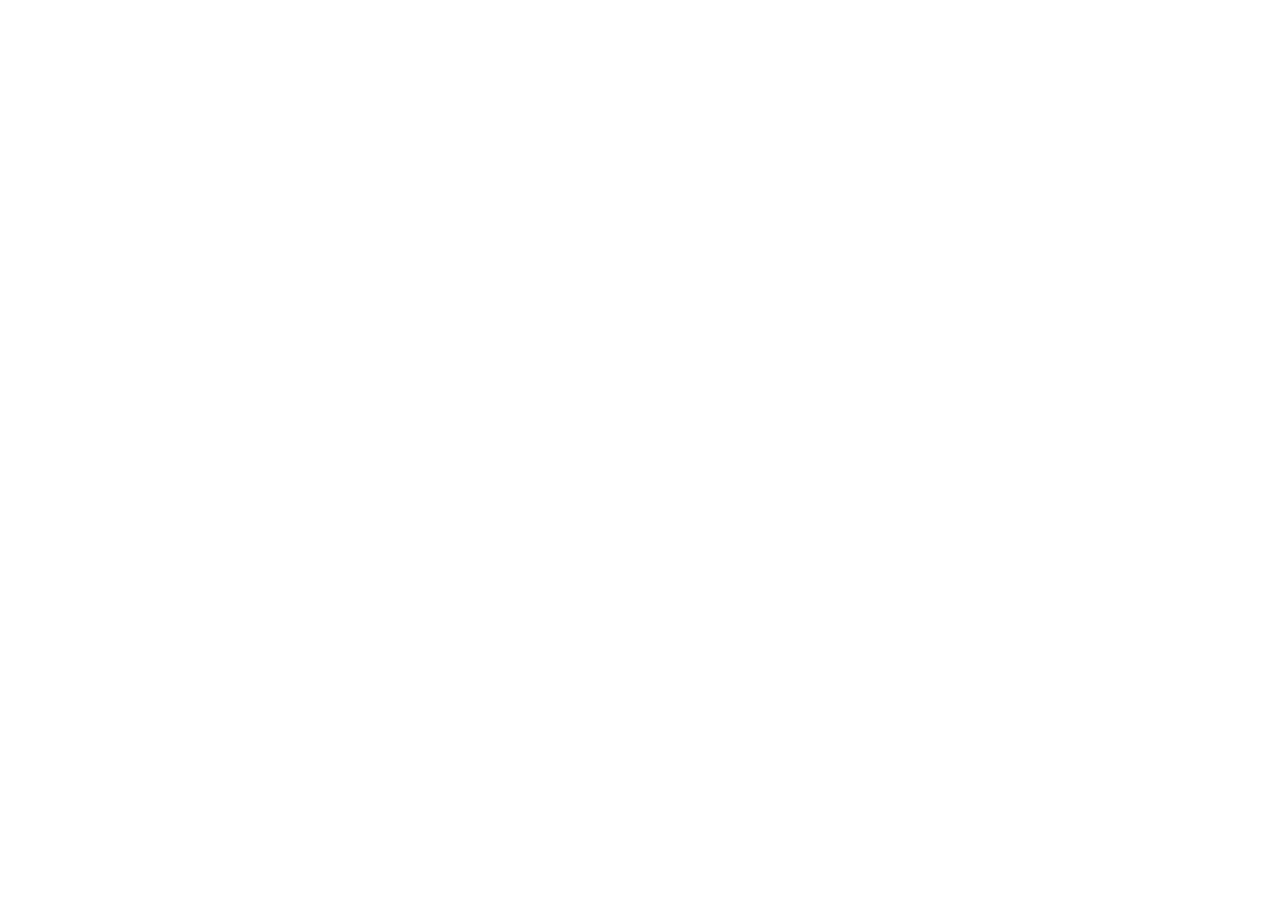
==== labthuchanh.html @ 472b6483 "Them chuc nang cho button" ====
<!doctype html>
<html lang="en">
  <head>
    <meta charset="UTF-8" />
    <meta name="viewport" content="width=device-width, initial-scale=1.0" />
    <title>LAB THUC HANH</title>
  </head>
  <body></body>
</html>
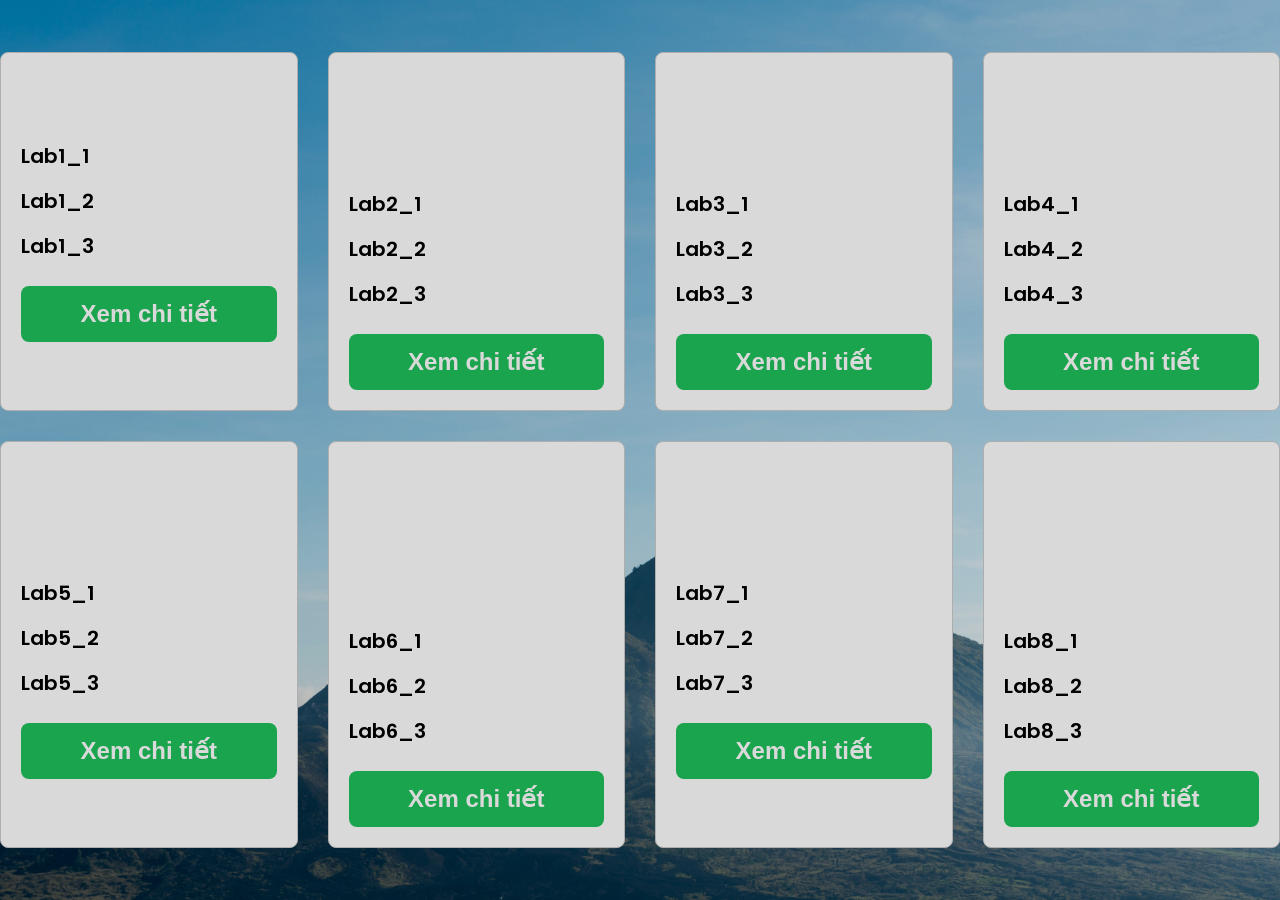
==== commit 2c9fe851: "Them lab thuc hanh" ====
--- a/labthuchanh.html
+++ b/labthuchanh.html
@@ -3,7 +3,116 @@
   <head>
     <meta charset="UTF-8" />
     <meta name="viewport" content="width=device-width, initial-scale=1.0" />
+    <link rel="stylesheet" href="./style.css" />
     <title>LAB THUC HANH</title>
   </head>
-  <body></body>
+  <body>
+    <section class="lab-container">
+      <div class="container">
+        <!-- Card 1 -->
+        <div class="card">
+          <h2>Lab01: HTML</h2>
+
+          <div class="lab-list">
+            <a href="lab1_1.html">Lab1_1</a>
+            <a href="lab1_2.html">Lab1_2</a>
+            <a href="lab1_3.html">Lab1_3</a>
+          </div>
+
+          <a href="#" class="btn">Xem chi tiết</a>
+        </div>
+
+        <!-- Card 2 -->
+        <div class="card">
+          <h2>Lab02: Table & List</h2>
+
+          <div class="lab-list">
+            <a href="lab2_1.html">Lab2_1</a>
+            <a href="lab2_2.html">Lab2_2</a>
+            <a href="lab2_3.html">Lab2_3</a>
+          </div>
+
+          <a href="#" class="btn">Xem chi tiết</a>
+        </div>
+
+        <!-- Card 3 -->
+        <div class="card">
+          <h2>Lab03: Frame & Form</h2>
+
+          <div class="lab-list">
+            <a href="lab3_1.html">Lab3_1</a>
+            <a href="lab3_2.html">Lab3_2</a>
+            <a href="lab3_3.html">Lab3_3</a>
+          </div>
+
+          <a href="#" class="btn">Xem chi tiết</a>
+        </div>
+
+        <!-- Card 4 -->
+        <div class="card">
+          <h2>Lab04: CSS cơ bản</h2>
+
+          <div class="lab-list">
+            <a href="lab4_1.html">Lab4_1</a>
+            <a href="lab4_2.html">Lab4_2</a>
+            <a href="lab4_3.html">Lab4_3</a>
+          </div>
+
+          <a href="#" class="btn">Xem chi tiết</a>
+        </div>
+
+        <!-- Card 5 -->
+        <div class="card">
+          <h2>Lab05: Thuộc tính CSS</h2>
+
+          <div class="lab-list">
+            <a href="lab5_1.html">Lab5_1</a>
+            <a href="lab5_2.html">Lab5_2</a>
+            <a href="lab5_3.html">Lab5_3</a>
+          </div>
+
+          <a href="#" class="btn">Xem chi tiết</a>
+        </div>
+
+        <!-- Card 6 -->
+        <div class="card">
+          <h2>Lab06: Responsive CSS</h2>
+
+          <div class="lab-list">
+            <a href="lab6_1.html">Lab6_1</a>
+            <a href="lab6_2.html">Lab6_2</a>
+            <a href="lab6_3.html">Lab6_3</a>
+          </div>
+
+          <a href="#" class="btn">Xem chi tiết</a>
+        </div>
+
+        <!-- Card 7 -->
+        <div class="card">
+          <h2>Lab07: Javascript</h2>
+
+          <div class="lab-list">
+            <a href="lab7_1.html">Lab7_1</a>
+            <a href="lab7_2.html">Lab7_2</a>
+            <a href="lab7_3.html">Lab7_3</a>
+          </div>
+
+          <a href="#" class="btn">Xem chi tiết</a>
+        </div>
+
+        <!-- Card 8 -->
+        <div class="card">
+          <h2>Lab08: Javascript nâng cao</h2>
+
+          <div class="lab-list">
+            <a href="lab8_1.html">Lab8_1</a>
+            <a href="lab8_2.html">Lab8_2</a>
+            <a href="lab8_3.html">Lab8_3</a>
+          </div>
+
+          <a href="#" class="btn">Xem chi tiết</a>
+        </div>
+      </div>
+    </section>
+  </body>
 </html>
--- a/style.css
+++ b/style.css
@@ -0,0 +1,349 @@
+@import url("https://fonts.googleapis.com/css2?family=Inter:wght@100..900&family=Poppins:ital,wght@0,100;0,200;0,300;0,400;0,500;0,600;0,700;0,800;0,900;1,100;1,200;1,300;1,400;1,500;1,600;1,700;1,800;1,900&family=Roboto:ital,wght@0,100;0,300;0,400;0,500;0,700;0,900;1,100;1,300;1,400;1,500;1,700;1,900&display=swap");
+* {
+  padding: 0;
+  margin: 0;
+  box-sizing: border-box;
+  font-family: "Poppins", sans-serif;
+  color: white;
+  font-weight: 600;
+}
+body {
+  background: url("assets/bg.jpg");
+  width: 100%;
+  height: 100dvh;
+  background-position: center;
+  background-size: cover;
+  display: flex;
+  justify-content: center;
+  align-items: center;
+}
+body::before {
+  content: " ";
+  position: absolute;
+  width: 100%;
+  height: 100dvh;
+  background: rgb(0, 0, 0, 0.15);
+}
+
+/* Variables */
+.regular {
+  font-weight: 400;
+}
+
+.main-container {
+  width: 300px;
+  height: 496px;
+  z-index: 1;
+  background: linear-gradient(
+    to top,
+    rgb(0, 0, 0, 0.15),
+    rgb(255, 255, 255, 0.15)
+  );
+  border-radius: 12px;
+  backdrop-filter: blur(100px);
+  padding: 20px;
+}
+/* Input */
+.input-container {
+  position: relative;
+  margin-bottom: 25px;
+}
+.input-city {
+  width: 100%;
+  padding: 10px 16px;
+  border-radius: 99px;
+  border: 3px solid transparent;
+  background: rgb(0, 0, 0, 0.15);
+  outline: none;
+  font-weight: 500;
+  transition: 0.25s border;
+  padding-right: 45px;
+}
+.input-city:hover {
+  border: 3px solid rgb(0, 0, 0, 0.15);
+}
+.input-city::placeholder {
+  color: rgb(255, 255, 255, 0.75);
+}
+.search-btn {
+  position: absolute;
+  right: 16px;
+  top: 50%;
+  transform: translateY(-50%);
+  background: none;
+  display: flex;
+  border: none;
+  cursor: pointer;
+}
+.search-btn i {
+  font-size: 24px;
+}
+
+/* Weather info */
+.weather-info {
+  display: flex;
+  flex-direction: column;
+  gap: 25px;
+}
+
+.location {
+  display: flex;
+  align-items: center;
+  justify-content: center;
+  gap: 6px;
+}
+.location i {
+  font-size: 18px;
+}
+.location-date-container {
+  display: flex;
+  justify-content: space-between;
+  align-items: center;
+}
+.weather-summary-container {
+  display: flex;
+  justify-content: space-between;
+  align-items: center;
+}
+.weather-summary-img {
+  width: 210px;
+  height: 120px;
+}
+.weather-summary-info {
+  text-align: end;
+}
+
+.weather-conditions-container {
+  display: flex;
+  justify-content: space-between;
+}
+.condition-item {
+  display: flex;
+  align-items: center;
+  gap: 6px;
+}
+.condition-item i {
+  font-size: 24px;
+}
+
+.forecast-items-container {
+  display: flex;
+  gap: 15px;
+  overflow-x: scroll;
+  padding-bottom: 12px;
+}
+.forecast-items-container::-webkit-scrollbar {
+  height: 8px;
+}
+.forecast-items-container::-webkit-scrollbar-track {
+  background: rgb(0, 0, 0, 0.1);
+  border-radius: 99px;
+}
+.forecast-items-container::-webkit-scrollbar-thumb {
+  background: rgb(0, 0, 0, 0.15);
+  border-radius: 99px;
+}
+
+.forecast-item {
+  min-width: 70px;
+  background: rgb(255, 255, 255, 0.1);
+  display: flex;
+  flex-direction: column;
+  gap: 6px;
+  padding: 10px;
+  align-items: center;
+  border-radius: 12px;
+  transition: 0.3s background;
+}
+.forecast-item:hover {
+  background: rgb(255, 255, 255, 0.15);
+}
+.forecast-item-img {
+  width: 35px;
+  height: 35px;
+}
+
+/* Message */
+.section-message img {
+  height: 180px;
+  width: fit-content;
+}
+.section-message {
+  display: flex;
+  align-items: center;
+  text-align: center;
+  flex-direction: column;
+  gap: 15px;
+  margin-top: 25%;
+}
+/* Menu button */
+.menu-btn {
+  position: absolute;
+  right: -36px;
+  top: 50%;
+  transform: translateY(-50%);
+  background: rgb(255, 255, 255, 0.15);
+  border: none;
+  cursor: pointer;
+  width: 30px;
+  height: 30px;
+  border-radius: 8px;
+  display: flex;
+  flex-direction: column;
+  justify-content: center;
+  align-items: center;
+  gap: 4px;
+  padding: 5px;
+  backdrop-filter: blur(10px);
+  transition: background 0.25s;
+}
+
+.menu-btn:hover {
+  background: rgb(255, 255, 255, 0.25);
+}
+
+.menu-btn span {
+  display: block;
+  width: 16px;
+  height: 2px;
+  background: white;
+  border-radius: 99px;
+  transition:
+    transform 0.3s ease,
+    opacity 0.3s ease;
+}
+
+.menu-btn.active span:nth-child(1) {
+  transform: translateY(6px) rotate(45deg);
+}
+.menu-btn.active span:nth-child(2) {
+  opacity: 0;
+  transform: scaleX(0);
+}
+.menu-btn.active span:nth-child(3) {
+  transform: translateY(-6px) rotate(-45deg);
+}
+
+/* Dropdown */
+.dropdown-menu {
+  position: absolute;
+  top: calc(100% + 8px);
+  right: -36px;
+  width: 160px;
+  background: rgba(20, 20, 40, 0.75);
+  backdrop-filter: blur(20px);
+  border-radius: 12px;
+  border: 1px solid rgba(255, 255, 255, 0.12);
+  padding: 6px;
+  display: flex;
+  flex-direction: column;
+  gap: 2px;
+  z-index: 100;
+
+  /* Ẩn mặc định */
+  opacity: 0;
+  transform: translateY(-8px) scale(0.96);
+  pointer-events: none;
+  transition:
+    opacity 0.25s ease,
+    transform 0.25s ease;
+  transform-origin: top right;
+}
+
+.dropdown-menu.open {
+  opacity: 1;
+  transform: translateY(0) scale(1);
+  pointer-events: all;
+}
+
+.dropdown-item {
+  display: flex;
+  align-items: center;
+  gap: 10px;
+  padding: 9px 12px;
+  border-radius: 8px;
+  text-decoration: none;
+  transition: background 0.2s;
+  color: white;
+}
+
+.dropdown-item:hover {
+  background: rgba(255, 255, 255, 0.12);
+}
+
+.dropdown-item i {
+  font-size: 18px;
+  color: rgba(255, 255, 255, 0.8);
+}
+
+.dropdown-item span {
+  font-size: 13px;
+  font-weight: 500;
+  color: rgba(255, 255, 255, 0.9);
+}
+/* Menu button */
+
+/* Lab thuc hanh */
+.container {
+  display: grid;
+  grid-template-columns: repeat(4, 1fr);
+  gap: 30px;
+}
+
+.card {
+  background-color: white;
+  border: 1px solid #ccc;
+  border-radius: 8px;
+  padding: 20px;
+}
+
+.card h2 {
+  margin-bottom: 20px;
+  font-size: 32px;
+}
+
+.lab-list {
+  margin-bottom: 25px;
+}
+
+.lab-list a {
+  display: block;
+  text-decoration: none;
+  color: black;
+  margin-bottom: 15px;
+  font-size: 20px;
+}
+
+.lab-list a:hover {
+  color: #1db954;
+}
+
+.btn {
+  display: block;
+  width: 100%;
+  text-align: center;
+  background-color: #20c05c;
+  color: white;
+  padding: 14px;
+  border-radius: 8px;
+  text-decoration: none;
+  font-size: 24px;
+  font-weight: bold;
+}
+
+.btn:hover {
+  background-color: #18a84f;
+}
+
+/* Responsive */
+@media (max-width: 1200px) {
+  .container {
+    grid-template-columns: repeat(2, 1fr);
+  }
+}
+
+@media (max-width: 700px) {
+  .container {
+    grid-template-columns: 1fr;
+  }
+}
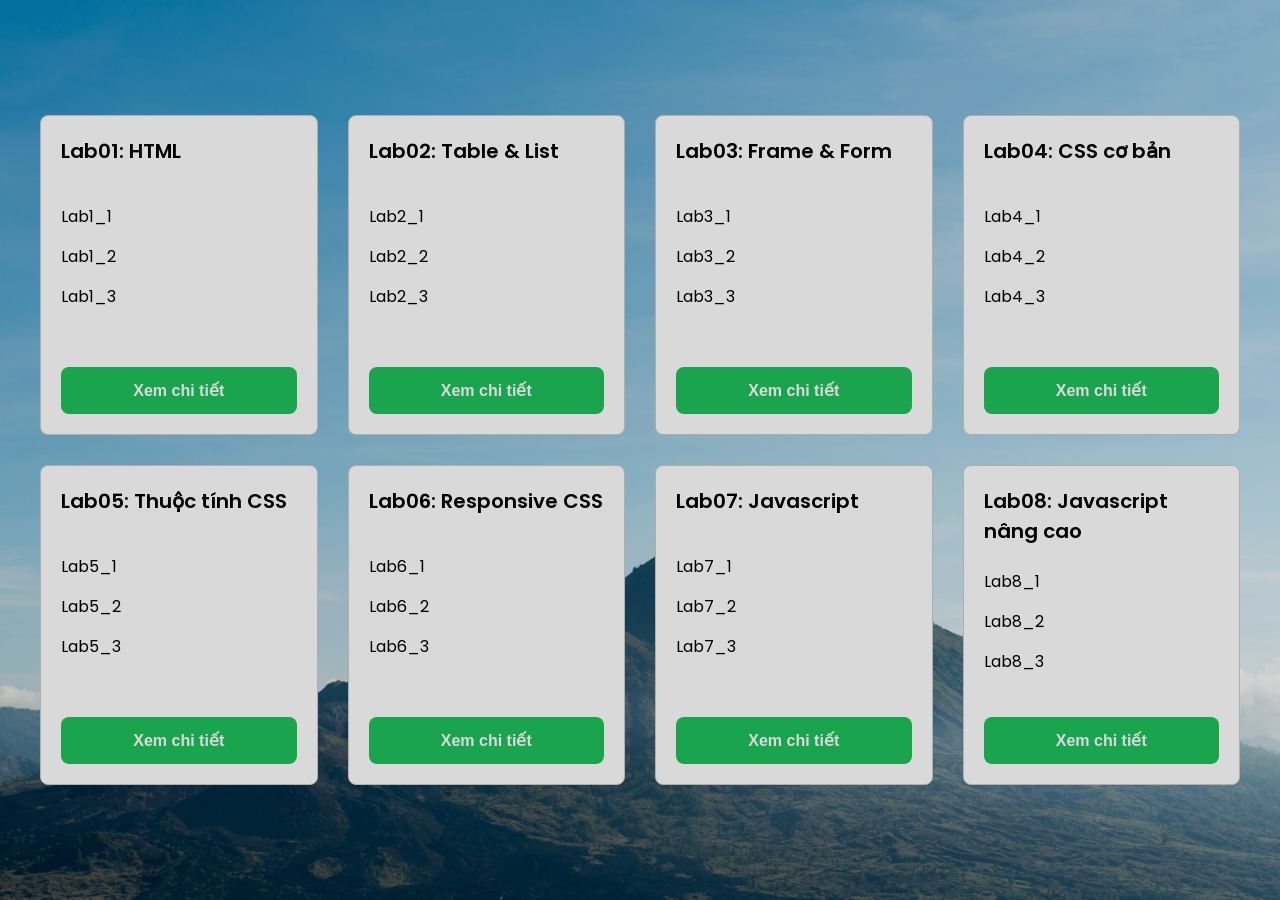
==== commit 2bac9586: "chinh sua linh tinh" ====
--- a/labthuchanh.html
+++ b/labthuchanh.html
@@ -14,9 +14,9 @@
           <h2>Lab01: HTML</h2>
 
           <div class="lab-list">
-            <a href="lab1_1.html">Lab1_1</a>
-            <a href="lab1_2.html">Lab1_2</a>
-            <a href="lab1_3.html">Lab1_3</a>
+            <a href="#">Lab1_1</a>
+            <a href="#">Lab1_2</a>
+            <a href="#">Lab1_3</a>
           </div>
 
           <a href="#" class="btn">Xem chi tiết</a>
@@ -27,9 +27,9 @@
           <h2>Lab02: Table & List</h2>
 
           <div class="lab-list">
-            <a href="lab2_1.html">Lab2_1</a>
-            <a href="lab2_2.html">Lab2_2</a>
-            <a href="lab2_3.html">Lab2_3</a>
+            <a href="#">Lab2_1</a>
+            <a href="#">Lab2_2</a>
+            <a href="#">Lab2_3</a>
           </div>
 
           <a href="#" class="btn">Xem chi tiết</a>
@@ -40,9 +40,9 @@
           <h2>Lab03: Frame & Form</h2>
 
           <div class="lab-list">
-            <a href="lab3_1.html">Lab3_1</a>
-            <a href="lab3_2.html">Lab3_2</a>
-            <a href="lab3_3.html">Lab3_3</a>
+            <a href="#">Lab3_1</a>
+            <a href="#">Lab3_2</a>
+            <a href="#">Lab3_3</a>
           </div>
 
           <a href="#" class="btn">Xem chi tiết</a>
@@ -53,9 +53,9 @@
           <h2>Lab04: CSS cơ bản</h2>
 
           <div class="lab-list">
-            <a href="lab4_1.html">Lab4_1</a>
-            <a href="lab4_2.html">Lab4_2</a>
-            <a href="lab4_3.html">Lab4_3</a>
+            <a href="#">Lab4_1</a>
+            <a href="#">Lab4_2</a>
+            <a href="#">Lab4_3</a>
           </div>
 
           <a href="#" class="btn">Xem chi tiết</a>
@@ -66,9 +66,9 @@
           <h2>Lab05: Thuộc tính CSS</h2>
 
           <div class="lab-list">
-            <a href="lab5_1.html">Lab5_1</a>
-            <a href="lab5_2.html">Lab5_2</a>
-            <a href="lab5_3.html">Lab5_3</a>
+            <a href="#">Lab5_1</a>
+            <a href="#">Lab5_2</a>
+            <a href="#">Lab5_3</a>
           </div>
 
           <a href="#" class="btn">Xem chi tiết</a>
@@ -79,9 +79,9 @@
           <h2>Lab06: Responsive CSS</h2>
 
           <div class="lab-list">
-            <a href="lab6_1.html">Lab6_1</a>
-            <a href="lab6_2.html">Lab6_2</a>
-            <a href="lab6_3.html">Lab6_3</a>
+            <a href="#">Lab6_1</a>
+            <a href="#">Lab6_2</a>
+            <a href="#">Lab6_3</a>
           </div>
 
           <a href="#" class="btn">Xem chi tiết</a>
@@ -92,9 +92,9 @@
           <h2>Lab07: Javascript</h2>
 
           <div class="lab-list">
-            <a href="lab7_1.html">Lab7_1</a>
-            <a href="lab7_2.html">Lab7_2</a>
-            <a href="lab7_3.html">Lab7_3</a>
+            <a href="#">Lab7_1</a>
+            <a href="#">Lab7_2</a>
+            <a href="#">Lab7_3</a>
           </div>
 
           <a href="#" class="btn">Xem chi tiết</a>
@@ -105,9 +105,9 @@
           <h2>Lab08: Javascript nâng cao</h2>
 
           <div class="lab-list">
-            <a href="lab8_1.html">Lab8_1</a>
-            <a href="lab8_2.html">Lab8_2</a>
-            <a href="lab8_3.html">Lab8_3</a>
+            <a href="#">Lab8_1</a>
+            <a href="#">Lab8_2</a>
+            <a href="#">Lab8_3</a>
           </div>
 
           <a href="#" class="btn">Xem chi tiết</a>
--- a/style.css
+++ b/style.css
@@ -16,6 +16,7 @@
   display: flex;
   justify-content: center;
   align-items: center;
+  flex-direction: column;
 }
 body::before {
   content: " ";
@@ -31,8 +32,8 @@
 }
 
 .main-container {
-  width: 300px;
-  height: 496px;
+  width: 410px;
+  height: 596px;
   z-index: 1;
   background: linear-gradient(
     to top,
@@ -179,14 +180,14 @@
 /* Menu button */
 .menu-btn {
   position: absolute;
-  right: -36px;
-  top: 50%;
+  right: -500px;
+  top: -40%;
   transform: translateY(-50%);
-  background: rgb(255, 255, 255, 0.15);
+  background: rgba(114, 105, 105, 0.15);
   border: none;
   cursor: pointer;
-  width: 30px;
-  height: 30px;
+  width: 50px;
+  height: 50px;
   border-radius: 8px;
   display: flex;
   flex-direction: column;
@@ -227,8 +228,8 @@
 /* Dropdown */
 .dropdown-menu {
   position: absolute;
-  top: calc(100% + 8px);
-  right: -36px;
+  top: calc(100% + 4px);
+  right: -500px;
   width: 160px;
   background: rgba(20, 20, 40, 0.75);
   backdrop-filter: blur(20px);
@@ -285,6 +286,8 @@
 
 /* Lab thuc hanh */
 .container {
+  width: 1200px;
+  margin: auto;
   display: grid;
   grid-template-columns: repeat(4, 1fr);
   gap: 30px;
@@ -295,11 +298,16 @@
   border: 1px solid #ccc;
   border-radius: 8px;
   padding: 20px;
+  display: flex;
+  flex-direction: column;
+  justify-content: space-between;
+  min-height: 320px;
 }
 
 .card h2 {
   margin-bottom: 20px;
-  font-size: 32px;
+  font-size: 20px;
+  color: black;
 }
 
 .lab-list {
@@ -307,15 +315,19 @@
 }
 
 .lab-list a {
+  cursor: pointer;
   display: block;
   text-decoration: none;
   color: black;
   margin-bottom: 15px;
-  font-size: 20px;
+  font-size: 16px;
+  font-weight: normal;
 }
 
 .lab-list a:hover {
   color: #1db954;
+  font-weight: bold;
+  cursor: pointer;
 }
 
 .btn {
@@ -327,12 +339,14 @@
   padding: 14px;
   border-radius: 8px;
   text-decoration: none;
-  font-size: 24px;
+  font-size: 16px;
   font-weight: bold;
+  cursor: pointer;
 }
 
 .btn:hover {
   background-color: #18a84f;
+  cursor: pointer;
 }
 
 /* Responsive */
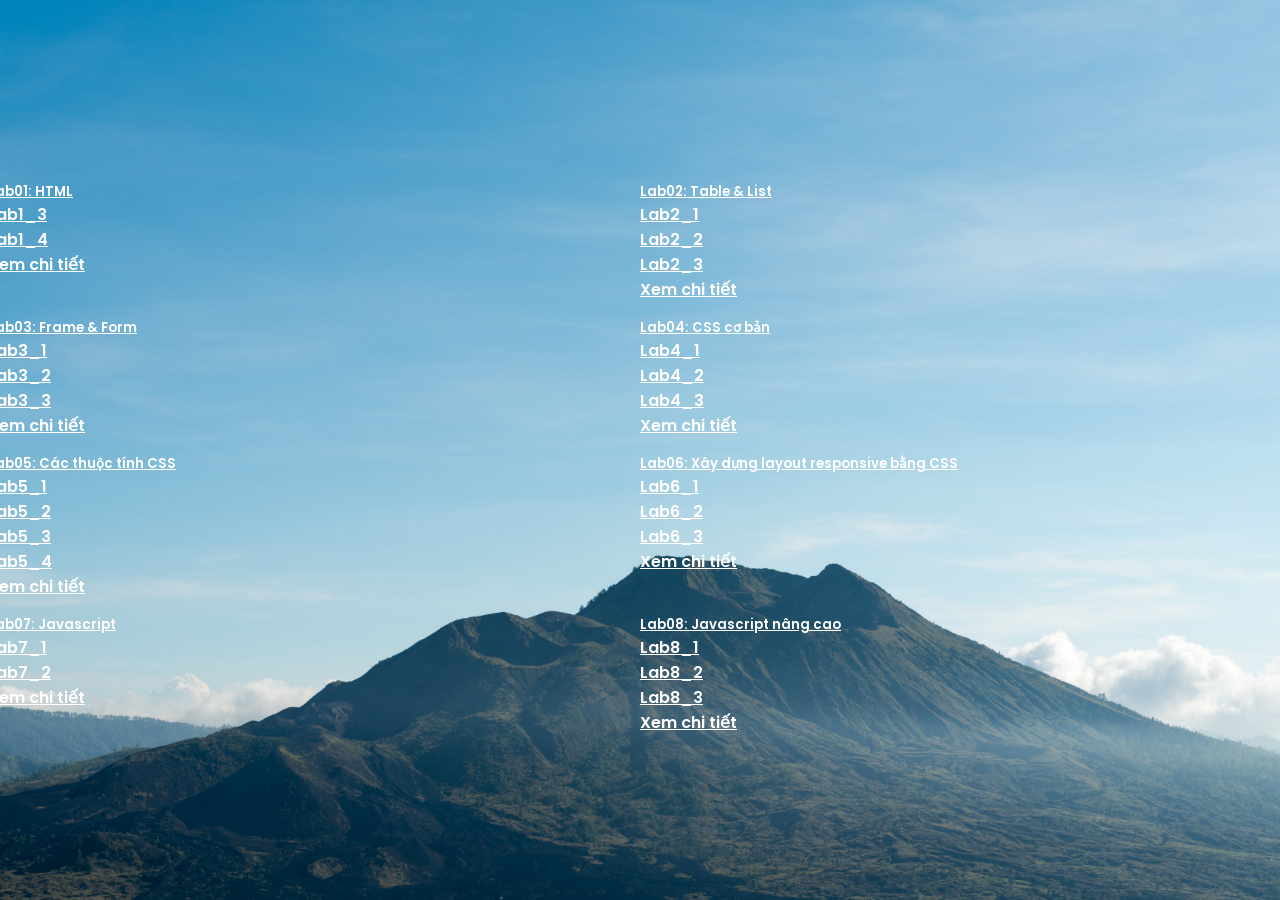
==== commit b2747c9d: "add color" ====
--- a/labthuchanh.html
+++ b/labthuchanh.html
@@ -7,112 +7,162 @@
     <title>LAB THUC HANH</title>
   </head>
   <body>
-    <section class="lab-container">
-      <div class="container">
-        <!-- Card 1 -->
-        <div class="card">
-          <h2>Lab01: HTML</h2>
-
-          <div class="lab-list">
-            <a href="#">Lab1_1</a>
-            <a href="#">Lab1_2</a>
-            <a href="#">Lab1_3</a>
+    <div class="row">
+      <div class="col-lg-3 col-md-6 col-6 mt-3">
+        <div class="card h-100">
+          <div class="card-body d-flex flex-column justify-content-between">
+            <div>
+              <h5 class="card-title"><a href="Lab01/">Lab01: HTML</a></h5>
+              <p class="card-text"><a href="Lab01/lab1_bai3.html">Lab1_3</a></p>
+              <p class="card-text"><a href="Lab01/lab1_bai4.html">Lab1_4</a></p>
+            </div>
+            <a href="Lab01/" class="btn btn-primary">Xem chi tiết</a>
           </div>
-
-          <a href="#" class="btn">Xem chi tiết</a>
-        </div>
-
-        <!-- Card 2 -->
-        <div class="card">
-          <h2>Lab02: Table & List</h2>
-
-          <div class="lab-list">
-            <a href="#">Lab2_1</a>
-            <a href="#">Lab2_2</a>
-            <a href="#">Lab2_3</a>
-          </div>
-
-          <a href="#" class="btn">Xem chi tiết</a>
-        </div>
-
-        <!-- Card 3 -->
-        <div class="card">
-          <h2>Lab03: Frame & Form</h2>
-
-          <div class="lab-list">
-            <a href="#">Lab3_1</a>
-            <a href="#">Lab3_2</a>
-            <a href="#">Lab3_3</a>
-          </div>
-
-          <a href="#" class="btn">Xem chi tiết</a>
-        </div>
-
-        <!-- Card 4 -->
-        <div class="card">
-          <h2>Lab04: CSS cơ bản</h2>
-
-          <div class="lab-list">
-            <a href="#">Lab4_1</a>
-            <a href="#">Lab4_2</a>
-            <a href="#">Lab4_3</a>
-          </div>
-
-          <a href="#" class="btn">Xem chi tiết</a>
-        </div>
-
-        <!-- Card 5 -->
-        <div class="card">
-          <h2>Lab05: Thuộc tính CSS</h2>
-
-          <div class="lab-list">
-            <a href="#">Lab5_1</a>
-            <a href="#">Lab5_2</a>
-            <a href="#">Lab5_3</a>
-          </div>
-
-          <a href="#" class="btn">Xem chi tiết</a>
-        </div>
-
-        <!-- Card 6 -->
-        <div class="card">
-          <h2>Lab06: Responsive CSS</h2>
-
-          <div class="lab-list">
-            <a href="#">Lab6_1</a>
-            <a href="#">Lab6_2</a>
-            <a href="#">Lab6_3</a>
-          </div>
-
-          <a href="#" class="btn">Xem chi tiết</a>
-        </div>
-
-        <!-- Card 7 -->
-        <div class="card">
-          <h2>Lab07: Javascript</h2>
-
-          <div class="lab-list">
-            <a href="#">Lab7_1</a>
-            <a href="#">Lab7_2</a>
-            <a href="#">Lab7_3</a>
-          </div>
-
-          <a href="#" class="btn">Xem chi tiết</a>
-        </div>
-
-        <!-- Card 8 -->
-        <div class="card">
-          <h2>Lab08: Javascript nâng cao</h2>
-
-          <div class="lab-list">
-            <a href="#">Lab8_1</a>
-            <a href="#">Lab8_2</a>
-            <a href="#">Lab8_3</a>
-          </div>
-
-          <a href="#" class="btn">Xem chi tiết</a>
         </div>
       </div>
-    </section>
+      <div class="col-lg-3 col-md-6 col-6 mt-3">
+        <div class="card h-100">
+          <div class="card-body d-flex flex-column justify-content-between">
+            <div>
+              <h5 class="card-title">
+                <a href="Lab02/">Lab02: Table &amp; List</a>
+              </h5>
+              <p class="card-text">
+                <a href="Lab02/lab02_bai1.html">Lab2_1</a>
+              </p>
+              <p class="card-text">
+                <a href="Lab02/lab02_bai2.html">Lab2_2</a>
+              </p>
+              <p class="card-text">
+                <a href="Lab02/Vi_du_Lab01/lab02_bai3.html">Lab2_3</a>
+              </p>
+            </div>
+            <a href="Lab02/" class="btn btn-primary">Xem chi tiết</a>
+          </div>
+        </div>
+      </div>
+      <div class="col-lg-3 col-md-6 col-6 mt-3">
+        <div class="card h-100">
+          <div class="card-body d-flex flex-column justify-content-between">
+            <div>
+              <h5 class="card-title">
+                <a href="Lab03/">Lab03: Frame &amp; Form</a>
+              </h5>
+              <p class="card-text">
+                <a href="Lab03/Vi_du_Lab01/lab03_bai1.html">Lab3_1</a>
+              </p>
+              <p class="card-text">
+                <a href="Lab03/Vi_du_Lab01/lab03_bai2.html">Lab3_2</a>
+              </p>
+              <p class="card-text">
+                <a href="Lab03/Vi_du_Lab01/lab03_bai3.html">Lab3_3</a>
+              </p>
+            </div>
+            <a href="Lab03/" class="btn btn-primary">Xem chi tiết</a>
+          </div>
+        </div>
+      </div>
+      <div class="col-lg-3 col-md-6 col-6 mt-3">
+        <div class="card h-100">
+          <div class="card-body d-flex flex-column justify-content-between">
+            <div>
+              <h5 class="card-title"><a href="Lab04/">Lab04: CSS cơ bản</a></h5>
+              <p class="card-text">
+                <a href="Lab04/Vi_du/lab04_bai1.html">Lab4_1</a>
+              </p>
+              <p class="card-text">
+                <a href="Lab04/Vi_du/lab04_bai2.html">Lab4_2</a>
+              </p>
+              <p class="card-text">
+                <a href="Lab04/Vi_du/lab04_bai3.html">Lab4_3</a>
+              </p>
+            </div>
+            <a href="Lab04/" class="btn btn-primary">Xem chi tiết</a>
+          </div>
+        </div>
+      </div>
+      <div class="col-lg-3 col-md-6 col-6 mt-3">
+        <div class="card h-100">
+          <div class="card-body d-flex flex-column justify-content-between">
+            <div>
+              <h5 class="card-title">
+                <a href="Lab05/">Lab05: Các thuộc tính CSS</a>
+              </h5>
+              <p class="card-text">
+                <a href="Lab05/Vi_du/lab05_menu.html">Lab5_1</a>
+              </p>
+              <p class="card-text">
+                <a href="Lab05/Bai_2/index.html">Lab5_2</a>
+              </p>
+              <p class="card-text">
+                <a href="Lab05/Bai_2/lab05_bai3.html">Lab5_3</a>
+              </p>
+              <p class="card-text">
+                <a href="Lab05/Bai_4/lab05_bai4.html">Lab5_4</a>
+              </p>
+            </div>
+            <a href="Lab05/" class="btn btn-primary">Xem chi tiết</a>
+          </div>
+        </div>
+      </div>
+      <div class="col-lg-3 col-md-6 col-6 mt-3">
+        <div class="card h-100">
+          <div class="card-body d-flex flex-column justify-content-between">
+            <div>
+              <h5 class="card-title">
+                <a href="Lab06/">Lab06: Xây dựng layout responsive bằng CSS</a>
+              </h5>
+              <p class="card-text">
+                <a href="Lab06/Bai_1/index.html">Lab6_1</a>
+              </p>
+              <p class="card-text">
+                <a href="Lab06/Bai_2_Minh_hoa_layout/lab06_Bai2.html">Lab6_2</a>
+              </p>
+              <p class="card-text">
+                <a href="Lab06/Bai_2_Minh_hoa_layout/lab06_Bai3.html">Lab6_3</a>
+              </p>
+            </div>
+            <a href="Lab06/" class="btn btn-primary">Xem chi tiết</a>
+          </div>
+        </div>
+      </div>
+      <div class="col-lg-3 col-md-6 col-6 mt-3">
+        <div class="card h-100">
+          <div class="card-body d-flex flex-column justify-content-between">
+            <div>
+              <h5 class="card-title"><a href="Lab07/">Lab07: Javascript</a></h5>
+              <p class="card-text">
+                <a href="Lab07/Vi_du/index.html">Lab7_1</a>
+              </p>
+              <p class="card-text">
+                <a href="Lab07/demo_bai_2/index.html">Lab7_2</a>
+              </p>
+            </div>
+            <a href="Lab07/" class="btn btn-primary">Xem chi tiết</a>
+          </div>
+        </div>
+      </div>
+      <div class="col-lg-3 col-md-6 col-6 mt-3">
+        <div class="card h-100">
+          <div class="card-body d-flex flex-column justify-content-between">
+            <div>
+              <h5 class="card-title">
+                <a href="Lab08/">Lab08: Javascript nâng cao</a>
+              </h5>
+              <p class="card-text">
+                <a href="Lab08/lab08_slider.html">Lab8_1</a>
+              </p>
+              <p class="card-text">
+                <a href="Lab08/lab08_slider_auto.html">Lab8_2</a>
+              </p>
+              <p class="card-text">
+                <a href="Lab08/lab08_json.html">Lab8_3</a>
+              </p>
+            </div>
+            <a href="Lab08/" class="btn btn-primary">Xem chi tiết</a>
+          </div>
+        </div>
+      </div>
+    </div>
   </body>
 </html>
--- a/style.css
+++ b/style.css
@@ -10,7 +10,7 @@
 body {
   background: url("assets/bg.jpg");
   width: 100%;
-  height: 100dvh;
+  min-height: 100vh;
   background-position: center;
   background-size: cover;
   display: flex;
@@ -22,10 +22,137 @@
   content: " ";
   position: absolute;
   width: 100%;
-  height: 100dvh;
-  background: rgb(0, 0, 0, 0.15);
-}
-
+  min-height: 100vh;
+}
+:root,
+[data-bs-theme="light"] {
+  --bs-blue: #0d6efd;
+  --bs-indigo: #6610f2;
+  --bs-purple: #6f42c1;
+  --bs-pink: #d63384;
+  --bs-red: #dc3545;
+  --bs-orange: #fd7e14;
+  --bs-yellow: #ffc107;
+  --bs-green: #198754;
+  --bs-teal: #20c997;
+  --bs-cyan: #0dcaf0;
+  --bs-black: #000;
+  --bs-white: #fff;
+  --bs-gray: #6c757d;
+  --bs-gray-dark: #343a40;
+  --bs-gray-100: #f8f9fa;
+  --bs-gray-200: #e9ecef;
+  --bs-gray-300: #dee2e6;
+  --bs-gray-400: #ced4da;
+  --bs-gray-500: #adb5bd;
+  --bs-gray-600: #6c757d;
+  --bs-gray-700: #495057;
+  --bs-gray-800: #343a40;
+  --bs-gray-900: #212529;
+  --bs-primary: #0d6efd;
+  --bs-secondary: #6c757d;
+  --bs-success: #198754;
+  --bs-info: #0dcaf0;
+  --bs-warning: #ffc107;
+  --bs-danger: #dc3545;
+  --bs-light: #f8f9fa;
+  --bs-dark: #212529;
+  --bs-primary-rgb: 13, 110, 253;
+  --bs-secondary-rgb: 108, 117, 125;
+  --bs-success-rgb: 25, 135, 84;
+  --bs-info-rgb: 13, 202, 240;
+  --bs-warning-rgb: 255, 193, 7;
+  --bs-danger-rgb: 220, 53, 69;
+  --bs-light-rgb: 248, 249, 250;
+  --bs-dark-rgb: 33, 37, 41;
+  --bs-primary-text-emphasis: #052c65;
+  --bs-secondary-text-emphasis: #2b2f32;
+  --bs-success-text-emphasis: #0a3622;
+  --bs-info-text-emphasis: #055160;
+  --bs-warning-text-emphasis: #664d03;
+  --bs-danger-text-emphasis: #58151c;
+  --bs-light-text-emphasis: #495057;
+  --bs-dark-text-emphasis: #495057;
+  --bs-primary-bg-subtle: #cfe2ff;
+  --bs-secondary-bg-subtle: #e2e3e5;
+  --bs-success-bg-subtle: #d1e7dd;
+  --bs-info-bg-subtle: #cff4fc;
+  --bs-warning-bg-subtle: #fff3cd;
+  --bs-danger-bg-subtle: #f8d7da;
+  --bs-light-bg-subtle: #fcfcfd;
+  --bs-dark-bg-subtle: #ced4da;
+  --bs-primary-border-subtle: #9ec5fe;
+  --bs-secondary-border-subtle: #c4c8cb;
+  --bs-success-border-subtle: #a3cfbb;
+  --bs-info-border-subtle: #9eeaf9;
+  --bs-warning-border-subtle: #ffe69c;
+  --bs-danger-border-subtle: #f1aeb5;
+  --bs-light-border-subtle: #e9ecef;
+  --bs-dark-border-subtle: #adb5bd;
+  --bs-white-rgb: 255, 255, 255;
+  --bs-black-rgb: 0, 0, 0;
+  --bs-font-sans-serif:
+    system-ui, -apple-system, "Segoe UI", Roboto, "Helvetica Neue", "Noto Sans",
+    "Liberation Sans", Arial, sans-serif, "Apple Color Emoji", "Segoe UI Emoji",
+    "Segoe UI Symbol", "Noto Color Emoji";
+  --bs-font-monospace:
+    SFMono-Regular, Menlo, Monaco, Consolas, "Liberation Mono", "Courier New",
+    monospace;
+  --bs-gradient: linear-gradient(
+    180deg,
+    rgba(255, 255, 255, 0.15),
+    rgba(255, 255, 255, 0)
+  );
+  --bs-body-font-family: var(--bs-font-sans-serif);
+  --bs-body-font-size: 1rem;
+  --bs-body-font-weight: 400;
+  --bs-body-line-height: 1.5;
+  --bs-body-color: #212529;
+  --bs-body-color-rgb: 33, 37, 41;
+  --bs-body-bg: #fff;
+  --bs-body-bg-rgb: 255, 255, 255;
+  --bs-emphasis-color: #000;
+  --bs-emphasis-color-rgb: 0, 0, 0;
+  --bs-secondary-color: rgba(33, 37, 41, 0.75);
+  --bs-secondary-color-rgb: 33, 37, 41;
+  --bs-secondary-bg: #e9ecef;
+  --bs-secondary-bg-rgb: 233, 236, 239;
+  --bs-tertiary-color: rgba(33, 37, 41, 0.5);
+  --bs-tertiary-color-rgb: 33, 37, 41;
+  --bs-tertiary-bg: #f8f9fa;
+  --bs-tertiary-bg-rgb: 248, 249, 250;
+  --bs-heading-color: inherit;
+  --bs-link-color: #0d6efd;
+  --bs-link-color-rgb: 13, 110, 253;
+  --bs-link-decoration: underline;
+  --bs-link-hover-color: #0a58ca;
+  --bs-link-hover-color-rgb: 10, 88, 202;
+  --bs-code-color: #d63384;
+  --bs-highlight-color: #212529;
+  --bs-highlight-bg: #fff3cd;
+  --bs-border-width: 1px;
+  --bs-border-style: solid;
+  --bs-border-color: #dee2e6;
+  --bs-border-color-translucent: rgba(0, 0, 0, 0.175);
+  --bs-border-radius: 0.375rem;
+  --bs-border-radius-sm: 0.25rem;
+  --bs-border-radius-lg: 0.5rem;
+  --bs-border-radius-xl: 1rem;
+  --bs-border-radius-xxl: 2rem;
+  --bs-border-radius-2xl: var(--bs-border-radius-xxl);
+  --bs-border-radius-pill: 50rem;
+  --bs-box-shadow: 0 0.5rem 1rem rgba(0, 0, 0, 0.15);
+  --bs-box-shadow-sm: 0 0.125rem 0.25rem rgba(0, 0, 0, 0.075);
+  --bs-box-shadow-lg: 0 1rem 3rem rgba(0, 0, 0, 0.175);
+  --bs-box-shadow-inset: inset 0 1px 2px rgba(0, 0, 0, 0.075);
+  --bs-focus-ring-width: 0.25rem;
+  --bs-focus-ring-opacity: 0.25;
+  --bs-focus-ring-color: rgba(13, 110, 253, 0.25);
+  --bs-form-valid-color: #198754;
+  --bs-form-valid-border-color: #198754;
+  --bs-form-invalid-color: #dc3545;
+  --bs-form-invalid-border-color: #dc3545;
+}
 /* Variables */
 .regular {
   font-weight: 400;
@@ -43,6 +170,7 @@
   border-radius: 12px;
   backdrop-filter: blur(100px);
   padding: 20px;
+  margin: 50px 0 50px;
 }
 /* Input */
 .input-container {
@@ -285,70 +413,27 @@
 /* Menu button */
 
 /* Lab thuc hanh */
-.container {
-  width: 1200px;
-  margin: auto;
-  display: grid;
-  grid-template-columns: repeat(4, 1fr);
-  gap: 30px;
-}
-
-.card {
-  background-color: white;
-  border: 1px solid #ccc;
-  border-radius: 8px;
-  padding: 20px;
-  display: flex;
-  flex-direction: column;
-  justify-content: space-between;
-  min-height: 320px;
-}
-
-.card h2 {
-  margin-bottom: 20px;
-  font-size: 20px;
-  color: black;
-}
-
-.lab-list {
-  margin-bottom: 25px;
-}
-
-.lab-list a {
-  cursor: pointer;
-  display: block;
-  text-decoration: none;
-  color: black;
-  margin-bottom: 15px;
-  font-size: 16px;
-  font-weight: normal;
-}
-
-.lab-list a:hover {
-  color: #1db954;
-  font-weight: bold;
-  cursor: pointer;
-}
-
-.btn {
-  display: block;
-  width: 100%;
-  text-align: center;
-  background-color: #20c05c;
-  color: white;
-  padding: 14px;
-  border-radius: 8px;
-  text-decoration: none;
-  font-size: 16px;
-  font-weight: bold;
-  cursor: pointer;
-}
-
-.btn:hover {
-  background-color: #18a84f;
-  cursor: pointer;
-}
-
+.row {
+  --bs-gutter-x: 1.5rem;
+  --bs-gutter-y: 0;
+  display: flex;
+  flex-wrap: wrap;
+  margin-top: calc(-1 * var(--bs-gutter-y));
+  margin-right: calc(-0.5 * var(--bs-gutter-x));
+  margin-left: calc(-0.5 * var(--bs-gutter-x));
+}
+.mt-3 {
+  margin-top: 1rem !important;
+}
+@media (min-width: 768px) {
+  .col-md-6 {
+    flex: 0 0 auto;
+    width: 50%;
+  }
+}
+.h-100 {
+  height: 100% !important;
+}
 /* Responsive */
 @media (max-width: 1200px) {
   .container {
@@ -361,3 +446,38 @@
     grid-template-columns: 1fr;
   }
 }
+/* footer */
+footer {
+  margin-bottom: 50px;
+}
+.footer-wrap {
+  display: flex;
+  align-items: center;
+  gap: 400px;
+}
+.footer-left {
+  display: flex;
+  align-items: flex-start;
+  gap: 4px;
+  flex-direction: column;
+}
+.footer-right {
+  display: flex;
+  align-items: flex-start;
+  flex-direction: column;
+  gap: 4px;
+}
+.footer-mb {
+  margin-bottom: 10px;
+}
+.footer-line {
+  width: 100%;
+  height: 1px;
+  border: solid 1px #fff;
+  display: flex;
+  margin: 0 auto;
+}
+.footer-info p {
+  margin-top: 20px;
+  text-align: center;
+}
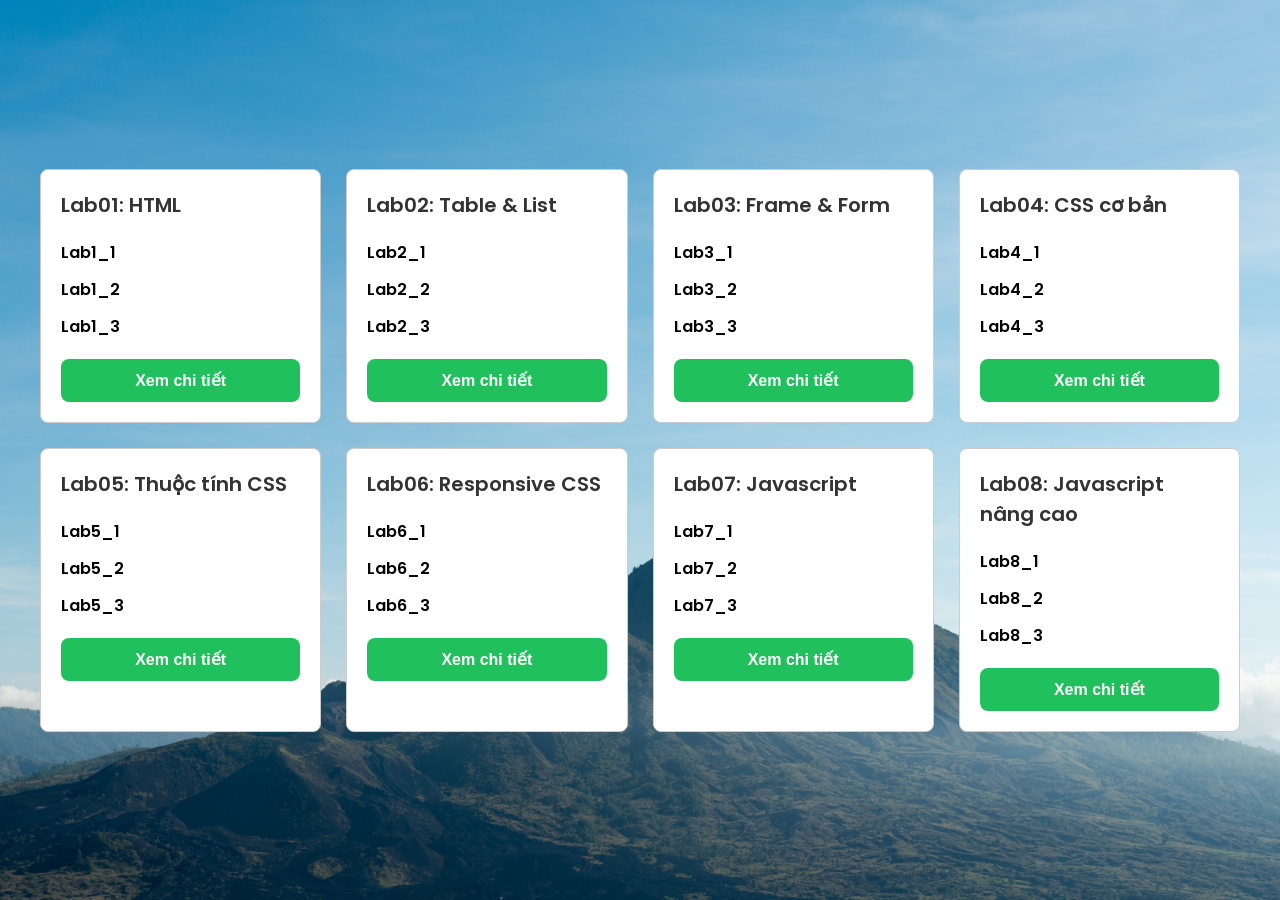
==== commit 4688dc72: "fix lab thuc hanh" ====
--- a/labthuchanh.html
+++ b/labthuchanh.html
@@ -7,161 +7,109 @@
     <title>LAB THUC HANH</title>
   </head>
   <body>
-    <div class="row">
-      <div class="col-lg-3 col-md-6 col-6 mt-3">
-        <div class="card h-100">
-          <div class="card-body d-flex flex-column justify-content-between">
-            <div>
-              <h5 class="card-title"><a href="Lab01/">Lab01: HTML</a></h5>
-              <p class="card-text"><a href="Lab01/lab1_bai3.html">Lab1_3</a></p>
-              <p class="card-text"><a href="Lab01/lab1_bai4.html">Lab1_4</a></p>
-            </div>
-            <a href="Lab01/" class="btn btn-primary">Xem chi tiết</a>
-          </div>
+    <div class="container">
+      <!-- Card 1 -->
+      <div class="card">
+        <h2>Lab01: HTML</h2>
+
+        <div class="lab-list">
+          <a href="lab1_1.html">Lab1_1</a>
+          <a href="lab1_2.html">Lab1_2</a>
+          <a href="lab1_3.html">Lab1_3</a>
         </div>
+
+        <a href="#" class="btn">Xem chi tiết</a>
       </div>
-      <div class="col-lg-3 col-md-6 col-6 mt-3">
-        <div class="card h-100">
-          <div class="card-body d-flex flex-column justify-content-between">
-            <div>
-              <h5 class="card-title">
-                <a href="Lab02/">Lab02: Table &amp; List</a>
-              </h5>
-              <p class="card-text">
-                <a href="Lab02/lab02_bai1.html">Lab2_1</a>
-              </p>
-              <p class="card-text">
-                <a href="Lab02/lab02_bai2.html">Lab2_2</a>
-              </p>
-              <p class="card-text">
-                <a href="Lab02/Vi_du_Lab01/lab02_bai3.html">Lab2_3</a>
-              </p>
-            </div>
-            <a href="Lab02/" class="btn btn-primary">Xem chi tiết</a>
-          </div>
+
+      <!-- Card 2 -->
+      <div class="card">
+        <h2>Lab02: Table & List</h2>
+
+        <div class="lab-list">
+          <a href="lab2_1.html">Lab2_1</a>
+          <a href="lab2_2.html">Lab2_2</a>
+          <a href="lab2_3.html">Lab2_3</a>
         </div>
+
+        <a href="#" class="btn">Xem chi tiết</a>
       </div>
-      <div class="col-lg-3 col-md-6 col-6 mt-3">
-        <div class="card h-100">
-          <div class="card-body d-flex flex-column justify-content-between">
-            <div>
-              <h5 class="card-title">
-                <a href="Lab03/">Lab03: Frame &amp; Form</a>
-              </h5>
-              <p class="card-text">
-                <a href="Lab03/Vi_du_Lab01/lab03_bai1.html">Lab3_1</a>
-              </p>
-              <p class="card-text">
-                <a href="Lab03/Vi_du_Lab01/lab03_bai2.html">Lab3_2</a>
-              </p>
-              <p class="card-text">
-                <a href="Lab03/Vi_du_Lab01/lab03_bai3.html">Lab3_3</a>
-              </p>
-            </div>
-            <a href="Lab03/" class="btn btn-primary">Xem chi tiết</a>
-          </div>
+
+      <!-- Card 3 -->
+      <div class="card">
+        <h2>Lab03: Frame & Form</h2>
+
+        <div class="lab-list">
+          <a href="lab3_1.html">Lab3_1</a>
+          <a href="lab3_2.html">Lab3_2</a>
+          <a href="lab3_3.html">Lab3_3</a>
         </div>
+
+        <a href="#" class="btn">Xem chi tiết</a>
       </div>
-      <div class="col-lg-3 col-md-6 col-6 mt-3">
-        <div class="card h-100">
-          <div class="card-body d-flex flex-column justify-content-between">
-            <div>
-              <h5 class="card-title"><a href="Lab04/">Lab04: CSS cơ bản</a></h5>
-              <p class="card-text">
-                <a href="Lab04/Vi_du/lab04_bai1.html">Lab4_1</a>
-              </p>
-              <p class="card-text">
-                <a href="Lab04/Vi_du/lab04_bai2.html">Lab4_2</a>
-              </p>
-              <p class="card-text">
-                <a href="Lab04/Vi_du/lab04_bai3.html">Lab4_3</a>
-              </p>
-            </div>
-            <a href="Lab04/" class="btn btn-primary">Xem chi tiết</a>
-          </div>
+
+      <!-- Card 4 -->
+      <div class="card">
+        <h2>Lab04: CSS cơ bản</h2>
+
+        <div class="lab-list">
+          <a href="lab4_1.html">Lab4_1</a>
+          <a href="lab4_2.html">Lab4_2</a>
+          <a href="lab4_3.html">Lab4_3</a>
         </div>
+
+        <a href="#" class="btn">Xem chi tiết</a>
       </div>
-      <div class="col-lg-3 col-md-6 col-6 mt-3">
-        <div class="card h-100">
-          <div class="card-body d-flex flex-column justify-content-between">
-            <div>
-              <h5 class="card-title">
-                <a href="Lab05/">Lab05: Các thuộc tính CSS</a>
-              </h5>
-              <p class="card-text">
-                <a href="Lab05/Vi_du/lab05_menu.html">Lab5_1</a>
-              </p>
-              <p class="card-text">
-                <a href="Lab05/Bai_2/index.html">Lab5_2</a>
-              </p>
-              <p class="card-text">
-                <a href="Lab05/Bai_2/lab05_bai3.html">Lab5_3</a>
-              </p>
-              <p class="card-text">
-                <a href="Lab05/Bai_4/lab05_bai4.html">Lab5_4</a>
-              </p>
-            </div>
-            <a href="Lab05/" class="btn btn-primary">Xem chi tiết</a>
-          </div>
+
+      <!-- Card 5 -->
+      <div class="card">
+        <h2>Lab05: Thuộc tính CSS</h2>
+
+        <div class="lab-list">
+          <a href="lab5_1.html">Lab5_1</a>
+          <a href="lab5_2.html">Lab5_2</a>
+          <a href="lab5_3.html">Lab5_3</a>
         </div>
+
+        <a href="#" class="btn">Xem chi tiết</a>
       </div>
-      <div class="col-lg-3 col-md-6 col-6 mt-3">
-        <div class="card h-100">
-          <div class="card-body d-flex flex-column justify-content-between">
-            <div>
-              <h5 class="card-title">
-                <a href="Lab06/">Lab06: Xây dựng layout responsive bằng CSS</a>
-              </h5>
-              <p class="card-text">
-                <a href="Lab06/Bai_1/index.html">Lab6_1</a>
-              </p>
-              <p class="card-text">
-                <a href="Lab06/Bai_2_Minh_hoa_layout/lab06_Bai2.html">Lab6_2</a>
-              </p>
-              <p class="card-text">
-                <a href="Lab06/Bai_2_Minh_hoa_layout/lab06_Bai3.html">Lab6_3</a>
-              </p>
-            </div>
-            <a href="Lab06/" class="btn btn-primary">Xem chi tiết</a>
-          </div>
+
+      <!-- Card 6 -->
+      <div class="card">
+        <h2>Lab06: Responsive CSS</h2>
+
+        <div class="lab-list">
+          <a href="lab6_1.html">Lab6_1</a>
+          <a href="lab6_2.html">Lab6_2</a>
+          <a href="lab6_3.html">Lab6_3</a>
         </div>
+
+        <a href="#" class="btn">Xem chi tiết</a>
       </div>
-      <div class="col-lg-3 col-md-6 col-6 mt-3">
-        <div class="card h-100">
-          <div class="card-body d-flex flex-column justify-content-between">
-            <div>
-              <h5 class="card-title"><a href="Lab07/">Lab07: Javascript</a></h5>
-              <p class="card-text">
-                <a href="Lab07/Vi_du/index.html">Lab7_1</a>
-              </p>
-              <p class="card-text">
-                <a href="Lab07/demo_bai_2/index.html">Lab7_2</a>
-              </p>
-            </div>
-            <a href="Lab07/" class="btn btn-primary">Xem chi tiết</a>
-          </div>
+
+      <!-- Card 7 -->
+      <div class="card">
+        <h2>Lab07: Javascript</h2>
+
+        <div class="lab-list">
+          <a href="lab7_1.html">Lab7_1</a>
+          <a href="lab7_2.html">Lab7_2</a>
+          <a href="lab7_3.html">Lab7_3</a>
         </div>
+
+        <a href="#" class="btn">Xem chi tiết</a>
       </div>
-      <div class="col-lg-3 col-md-6 col-6 mt-3">
-        <div class="card h-100">
-          <div class="card-body d-flex flex-column justify-content-between">
-            <div>
-              <h5 class="card-title">
-                <a href="Lab08/">Lab08: Javascript nâng cao</a>
-              </h5>
-              <p class="card-text">
-                <a href="Lab08/lab08_slider.html">Lab8_1</a>
-              </p>
-              <p class="card-text">
-                <a href="Lab08/lab08_slider_auto.html">Lab8_2</a>
-              </p>
-              <p class="card-text">
-                <a href="Lab08/lab08_json.html">Lab8_3</a>
-              </p>
-            </div>
-            <a href="Lab08/" class="btn btn-primary">Xem chi tiết</a>
-          </div>
+
+      <!-- Card 8 -->
+      <div class="card">
+        <h2>Lab08: Javascript nâng cao</h2>
+
+        <div class="lab-list">
+          <a href="lab8_1.html">Lab8_1</a>
+          <a href="lab8_2.html">Lab8_2</a>
+          <a href="lab8_3.html">Lab8_3</a>
         </div>
+
+        <a href="#" class="btn">Xem chi tiết</a>
       </div>
     </div>
   </body>
--- a/style.css
+++ b/style.css
@@ -18,12 +18,7 @@
   align-items: center;
   flex-direction: column;
 }
-body::before {
-  content: " ";
-  position: absolute;
-  width: 100%;
-  min-height: 100vh;
-}
+
 :root,
 [data-bs-theme="light"] {
   --bs-blue: #0d6efd;
@@ -413,30 +408,69 @@
 /* Menu button */
 
 /* Lab thuc hanh */
-.row {
-  --bs-gutter-x: 1.5rem;
-  --bs-gutter-y: 0;
-  display: flex;
-  flex-wrap: wrap;
-  margin-top: calc(-1 * var(--bs-gutter-y));
-  margin-right: calc(-0.5 * var(--bs-gutter-x));
-  margin-left: calc(-0.5 * var(--bs-gutter-x));
-}
-.mt-3 {
-  margin-top: 1rem !important;
-}
-@media (min-width: 768px) {
-  .col-md-6 {
-    flex: 0 0 auto;
-    width: 50%;
-  }
-}
-.h-100 {
-  height: 100% !important;
-}
+.container {
+  width: 1200px; /* Thu nhỏ chiều ngang */
+  margin: auto; /* Căn giữa */
+
+  display: grid;
+  grid-template-columns: repeat(4, 1fr);
+  gap: 25px;
+}
+
+/* CARD */
+.card {
+  background-color: white;
+  border: 1px solid #ccc;
+  border-radius: 8px;
+  padding: 20px;
+}
+
+/* TIÊU ĐỀ */
+.card h2 {
+  margin-bottom: 20px;
+  font-size: 20px; /* Nhỏ lại */
+  color: #333;
+}
+
+/* DANH SÁCH LAB */
+.lab-list {
+  margin-bottom: 20px;
+}
+
+.lab-list a {
+  display: block;
+  text-decoration: none;
+  color: black;
+  margin-bottom: 12px;
+  font-size: 16px; /* Nhỏ lại */
+}
+
+.lab-list a:hover {
+  color: #20c05c;
+}
+
+/* BUTTON */
+.btn {
+  display: block;
+  width: 100%;
+  text-align: center;
+  background-color: #20c05c;
+  color: white;
+  padding: 12px;
+  border-radius: 8px;
+  text-decoration: none;
+  font-size: 16px; /* Nhỏ lại */
+  font-weight: bold;
+}
+
+.btn:hover {
+  background-color: #18a84f;
+}
+
 /* Responsive */
-@media (max-width: 1200px) {
+@media (max-width: 1250px) {
   .container {
+    width: 95%;
     grid-template-columns: repeat(2, 1fr);
   }
 }
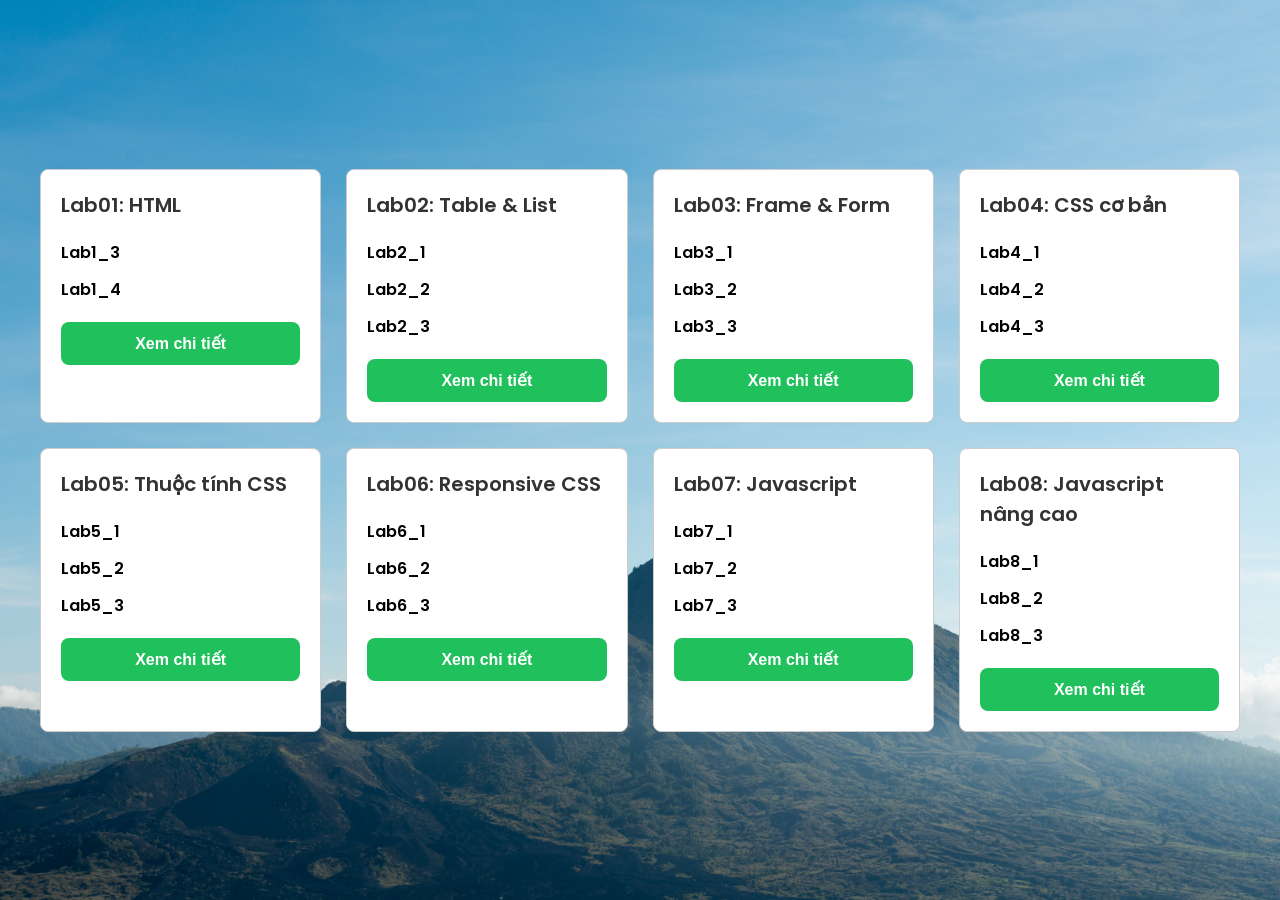
==== commit 1033f44f: "update lab 1 2 4 8" ====
--- a/labthuchanh.html
+++ b/labthuchanh.html
@@ -13,9 +13,12 @@
         <h2>Lab01: HTML</h2>
 
         <div class="lab-list">
-          <a href="lab1_1.html">Lab1_1</a>
-          <a href="lab1_2.html">Lab1_2</a>
-          <a href="lab1_3.html">Lab1_3</a>
+          <a href="http://thong198.somee.com/Lab01/Vi_du/lab1_bai3.html"
+            >Lab1_3</a
+          >
+          <a href="http://thong198.somee.com/Lab01/Vi_du/lab1_bai4.html"
+            >Lab1_4</a
+          >
         </div>
 
         <a href="#" class="btn">Xem chi tiết</a>
@@ -26,9 +29,11 @@
         <h2>Lab02: Table & List</h2>
 
         <div class="lab-list">
-          <a href="lab2_1.html">Lab2_1</a>
-          <a href="lab2_2.html">Lab2_2</a>
-          <a href="lab2_3.html">Lab2_3</a>
+          <a href="http://thong198.somee.com/Lab02/lab02_bai2.html">Lab2_1</a>
+          <a href="http://thong198.somee.com/Lab02/lab02_bai2.html">Lab2_2</a>
+          <a href="http://thong198.somee.com/Lab02/Vi_du_Lab01/lab02_bai3.html"
+            >Lab2_3</a
+          >
         </div>
 
         <a href="#" class="btn">Xem chi tiết</a>
@@ -52,9 +57,15 @@
         <h2>Lab04: CSS cơ bản</h2>
 
         <div class="lab-list">
-          <a href="lab4_1.html">Lab4_1</a>
-          <a href="lab4_2.html">Lab4_2</a>
-          <a href="lab4_3.html">Lab4_3</a>
+          <a href="http://thong198.somee.com/Lab04/Vi_du/lab04_bai1.html"
+            >Lab4_1</a
+          >
+          <a href="http://thong198.somee.com/Lab04/Vi_du/lab04_bai1.html"
+            >Lab4_2</a
+          >
+          <a href="http://thong198.somee.com/Lab04/Vi_du/lab04_bai1.html"
+            >Lab4_3</a
+          >
         </div>
 
         <a href="#" class="btn">Xem chi tiết</a>
@@ -104,9 +115,11 @@
         <h2>Lab08: Javascript nâng cao</h2>
 
         <div class="lab-list">
-          <a href="lab8_1.html">Lab8_1</a>
-          <a href="lab8_2.html">Lab8_2</a>
-          <a href="lab8_3.html">Lab8_3</a>
+          <a href="http://thong198.somee.com/Lab08/lab08_slider.html">Lab8_1</a>
+          <a href="http://thong198.somee.com/Lab08/lab08_slider_auto.html"
+            >Lab8_2</a
+          >
+          <a href="http://thong198.somee.com/Lab08/lab08_json.html">Lab8_3</a>
         </div>
 
         <a href="#" class="btn">Xem chi tiết</a>
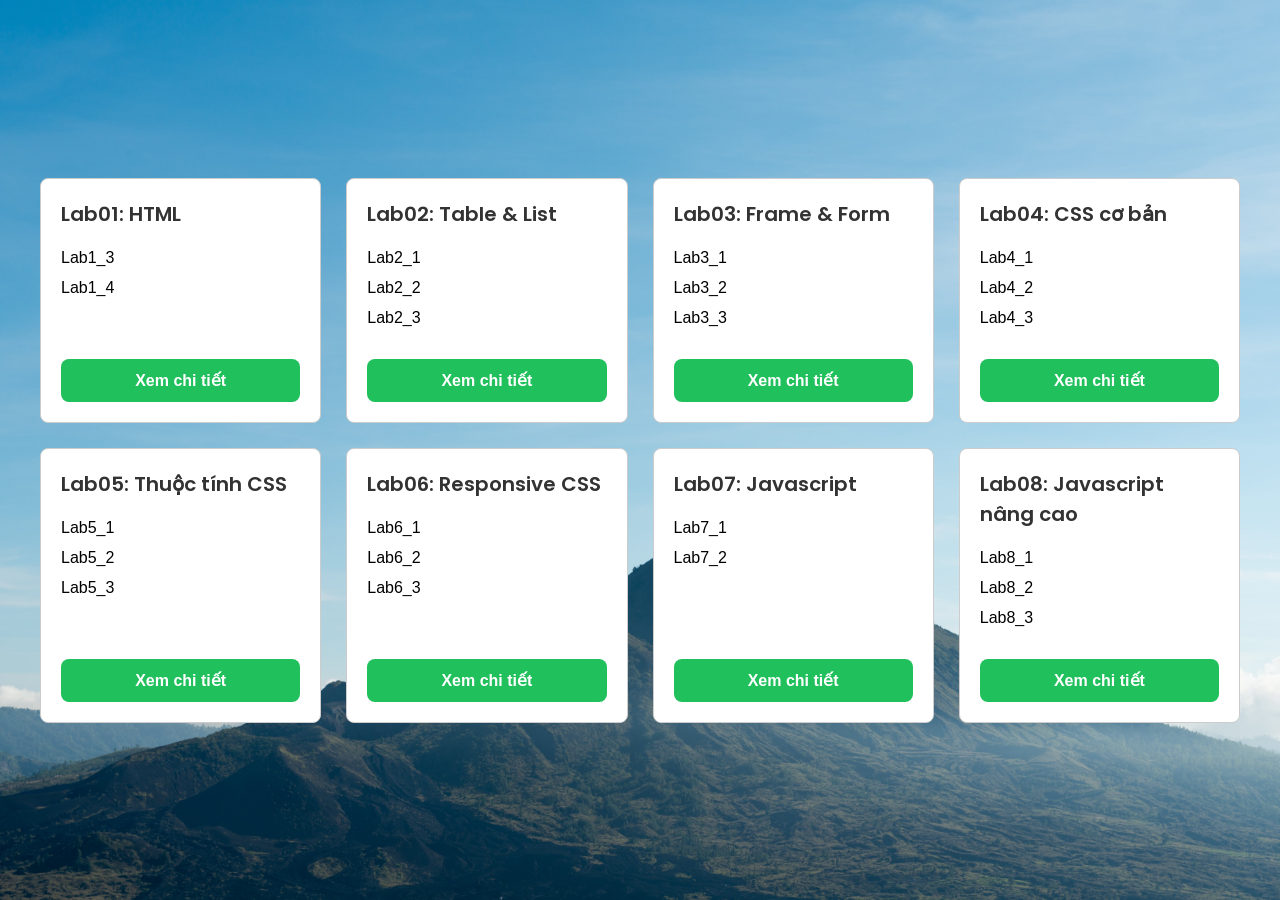
==== commit fd896225: "update done all Lab" ====
--- a/labthuchanh.html
+++ b/labthuchanh.html
@@ -44,9 +44,18 @@
         <h2>Lab03: Frame & Form</h2>
 
         <div class="lab-list">
-          <a href="lab3_1.html">Lab3_1</a>
-          <a href="lab3_2.html">Lab3_2</a>
-          <a href="lab3_3.html">Lab3_3</a>
+          <a
+            href="http://thong198.somee.com/Lab03/Lab03/Vi_du_Lab01/lab03_bai1.html"
+            >Lab3_1</a
+          >
+          <a
+            href="http://thong198.somee.com/Lab03/Lab03/Vi_du_Lab01/lab03_bai2.html"
+            >Lab3_2</a
+          >
+          <a
+            href="http://thong198.somee.com/Lab03/Lab03/Vi_du_Lab01/lab03_bai3.html"
+            >Lab3_3</a
+          >
         </div>
 
         <a href="#" class="btn">Xem chi tiết</a>
@@ -76,9 +85,15 @@
         <h2>Lab05: Thuộc tính CSS</h2>
 
         <div class="lab-list">
-          <a href="lab5_1.html">Lab5_1</a>
-          <a href="lab5_2.html">Lab5_2</a>
-          <a href="lab5_3.html">Lab5_3</a>
+          <a href="http://thong198.somee.com/Lab05/Lab05/lab05_bai1.html"
+            >Lab5_1</a
+          >
+          <a href="http://thong198.somee.com/Lab05/Lab05/Bai_2/lab05_bai2.html"
+            >Lab5_2</a
+          >
+          <a href="http://thong198.somee.com/Lab05/Lab05/Bai_2/lab05_bai3.html"
+            >Lab5_3</a
+          >
         </div>
 
         <a href="#" class="btn">Xem chi tiết</a>
@@ -89,9 +104,15 @@
         <h2>Lab06: Responsive CSS</h2>
 
         <div class="lab-list">
-          <a href="lab6_1.html">Lab6_1</a>
-          <a href="lab6_2.html">Lab6_2</a>
-          <a href="lab6_3.html">Lab6_3</a>
+          <a href="http://thong198.somee.com/Lab06/lab6_bai1.html#">Lab6_1</a>
+          <a
+            href="http://thong198.somee.com/Lab06/Bai_2_Minh_hoa_layout/lab6_bai2.html"
+            >Lab6_2</a
+          >
+          <a
+            href="http://thong198.somee.com/Lab06/Bai_2_Minh_hoa_layout/lab6_bai3.html"
+            >Lab6_3</a
+          >
         </div>
 
         <a href="#" class="btn">Xem chi tiết</a>
@@ -102,9 +123,12 @@
         <h2>Lab07: Javascript</h2>
 
         <div class="lab-list">
-          <a href="lab7_1.html">Lab7_1</a>
-          <a href="lab7_2.html">Lab7_2</a>
-          <a href="lab7_3.html">Lab7_3</a>
+          <a href="http://thong198.somee.com/Lab07/Vi_du/lab07_bai1.html"
+            >Lab7_1</a
+          >
+          <a href="http://thong198.somee.com/Lab07/demo_bai_2/lab07_bai2.html"
+            >Lab7_2</a
+          >
         </div>
 
         <a href="#" class="btn">Xem chi tiết</a>
--- a/style.css
+++ b/style.css
@@ -423,12 +423,16 @@
   border: 1px solid #ccc;
   border-radius: 8px;
   padding: 20px;
+  min-height: 220px;
+
+  display: flex;
+  flex-direction: column;
 }
 
 /* TIÊU ĐỀ */
 .card h2 {
   margin-bottom: 20px;
-  font-size: 20px; /* Nhỏ lại */
+  font-size: 20px;
   color: #333;
 }
 
@@ -442,7 +446,8 @@
   text-decoration: none;
   color: black;
   margin-bottom: 12px;
-  font-size: 16px; /* Nhỏ lại */
+  font-size: 16px;
+  font-weight: 300;
 }
 
 .lab-list a:hover {
@@ -459,12 +464,13 @@
   padding: 12px;
   border-radius: 8px;
   text-decoration: none;
-  font-size: 16px; /* Nhỏ lại */
+  font-size: 16px;
   font-weight: bold;
+  margin-top: auto;
 }
 
 .btn:hover {
-  background-color: #18a84f;
+  background-color: #0f7135;
 }
 
 /* Responsive */
